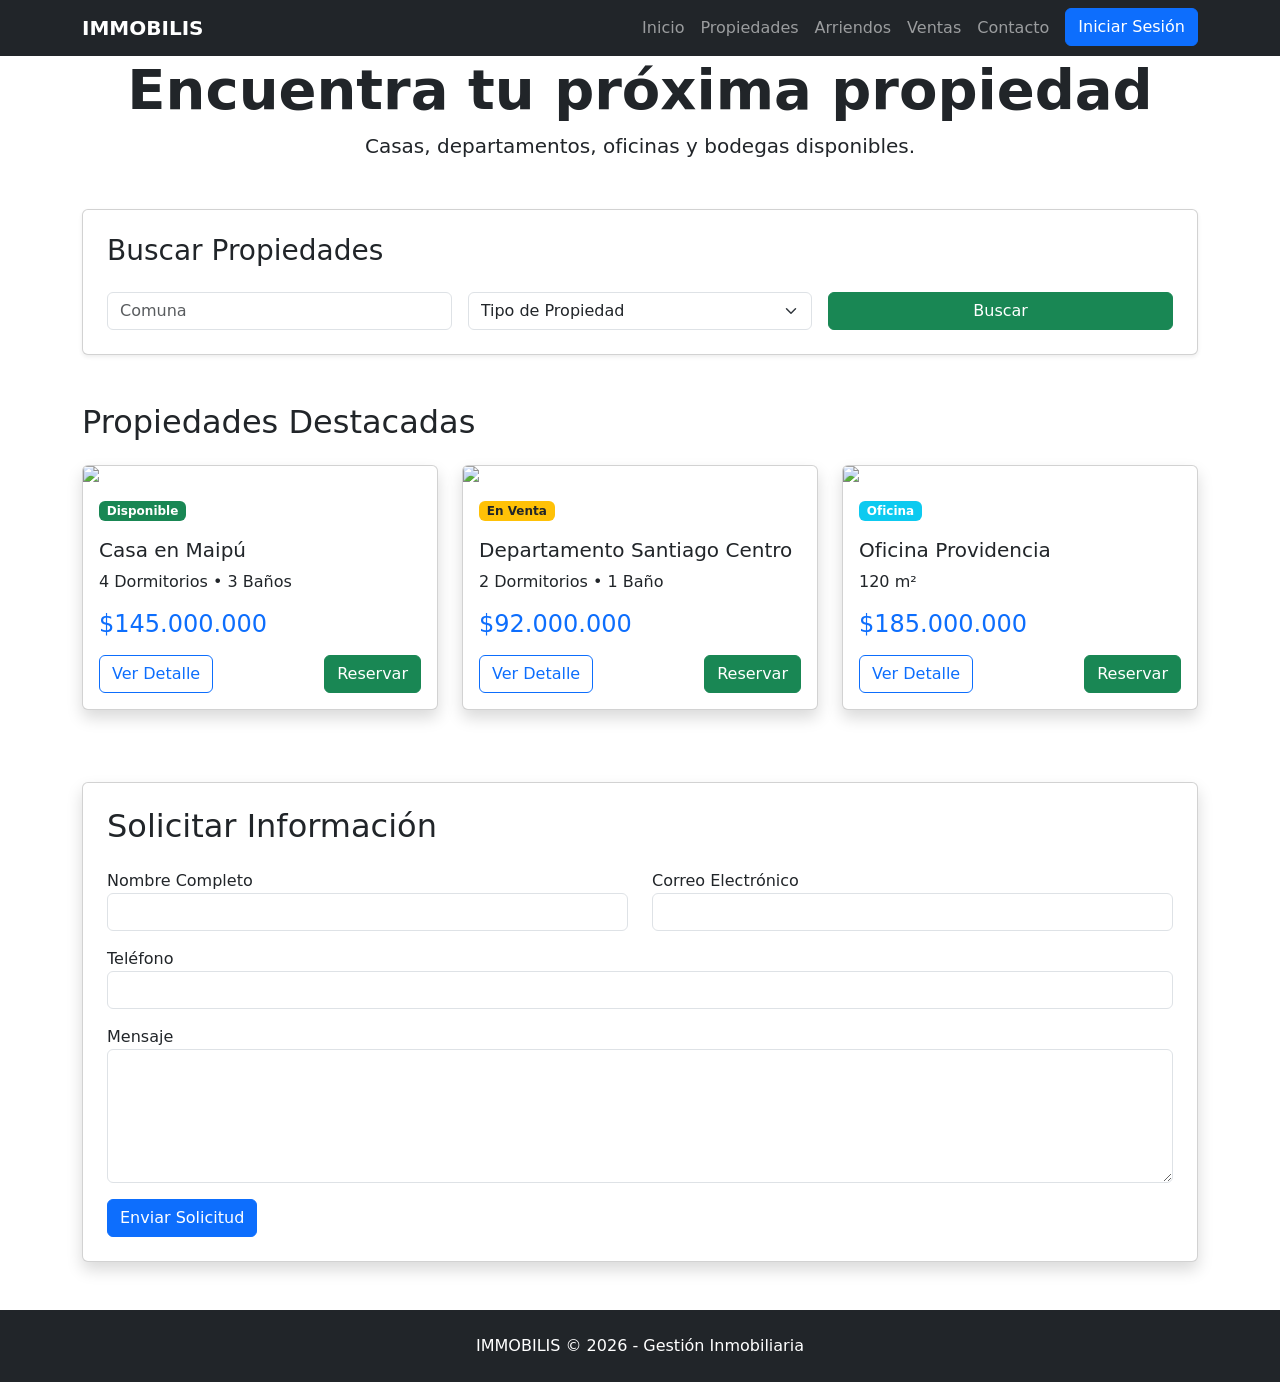
==== index.html @ 03a243b0 "Add files via upload "v0.1 Portal Publico: estructura inicial catalogo propiedades"" ====
<!DOCTYPE html>
<html lang="es">
<head>
    <meta charset="UTF-8">
    <meta name="viewport" content="width=device-width, initial-scale=1.0">
    <title>IMMOBILIS - Portal Inmobiliario</title>

    <link href="https://cdn.jsdelivr.net/npm/bootstrap@5.3.8/dist/css/bootstrap.min.css" rel="stylesheet">

    <link rel="stylesheet" href="css/styles.css">
</head>
<body>

<!-- NAVBAR -->

<nav class="navbar navbar-expand-lg navbar-dark bg-dark">
    <div class="container">
        <a class="navbar-brand fw-bold" href="#">IMMOBILIS</a>

        <button class="navbar-toggler" data-bs-toggle="collapse" data-bs-target="#menu">
            <span class="navbar-toggler-icon"></span>
        </button>

        <div class="collapse navbar-collapse" id="menu">

            <ul class="navbar-nav ms-auto">

                <li class="nav-item">
                    <a class="nav-link" href="#">Inicio</a>
                </li>

                <li class="nav-item">
                    <a class="nav-link" href="#">Propiedades</a>
                </li>

                <li class="nav-item">
                    <a class="nav-link" href="#">Arriendos</a>
                </li>

                <li class="nav-item">
                    <a class="nav-link" href="#">Ventas</a>
                </li>

                <li class="nav-item">
                    <a class="nav-link" href="#">Contacto</a>
                </li>

                <li class="nav-item">
                    <a class="btn btn-primary ms-2" href="login.html">
                        Iniciar Sesión
                    </a>
                </li>

            </ul>

        </div>
    </div>
</nav>

<!-- HERO -->

<section class="hero">

    <div class="container text-center">

        <h1 class="display-4 fw-bold">
            Encuentra tu próxima propiedad
        </h1>

        <p class="lead">
            Casas, departamentos, oficinas y bodegas disponibles.
        </p>

    </div>

</section>

<!-- FILTROS -->

<section class="container my-5">

    <div class="card shadow-sm p-4">

        <h3 class="mb-4">Buscar Propiedades</h3>

        <div class="row g-3">

            <div class="col-md-4">
                <input type="text"
                       class="form-control"
                       placeholder="Comuna">
            </div>

            <div class="col-md-4">
                <select class="form-select">
                    <option>Tipo de Propiedad</option>
                    <option>Casa</option>
                    <option>Departamento</option>
                    <option>Oficina</option>
                    <option>Bodega</option>
                    <option>Estacionamiento</option>
                </select>
            </div>

            <div class="col-md-4">
                <button class="btn btn-success w-100">
                    Buscar
                </button>
            </div>

        </div>

    </div>

</section>

<!-- PROPIEDADES -->

<section class="container">

    <h2 class="mb-4">Propiedades Destacadas</h2>

    <div class="row">

        <!-- CARD 1 -->

        <div class="col-md-4 mb-4">

            <div class="card property-card shadow">

                <img src="https://picsum.photos/600/400?1"
                     class="card-img-top">

                <div class="card-body">

                    <span class="badge bg-success">
                        Disponible
                    </span>

                    <h5 class="mt-3">
                        Casa en Maipú
                    </h5>

                    <p>
                        4 Dormitorios • 3 Baños
                    </p>

                    <h4 class="text-primary">
                        $145.000.000
                    </h4>

                    <div class="d-flex justify-content-between mt-3">

                        <button class="btn btn-outline-primary">
                            Ver Detalle
                        </button>

                        <button class="btn btn-success">
                            Reservar
                        </button>

                    </div>

                </div>

            </div>

        </div>

        <!-- CARD 2 -->

        <div class="col-md-4 mb-4">

            <div class="card property-card shadow">

                <img src="https://picsum.photos/600/400?2"
                     class="card-img-top">

                <div class="card-body">

                    <span class="badge bg-warning text-dark">
                        En Venta
                    </span>

                    <h5 class="mt-3">
                        Departamento Santiago Centro
                    </h5>

                    <p>
                        2 Dormitorios • 1 Baño
                    </p>

                    <h4 class="text-primary">
                        $92.000.000
                    </h4>

                    <div class="d-flex justify-content-between mt-3">

                        <button class="btn btn-outline-primary">
                            Ver Detalle
                        </button>

                        <button class="btn btn-success">
                            Reservar
                        </button>

                    </div>

                </div>

            </div>

        </div>

        <!-- CARD 3 -->

        <div class="col-md-4 mb-4">

            <div class="card property-card shadow">

                <img src="https://picsum.photos/600/400?3"
                     class="card-img-top">

                <div class="card-body">

                    <span class="badge bg-info">
                        Oficina
                    </span>

                    <h5 class="mt-3">
                        Oficina Providencia
                    </h5>

                    <p>
                        120 m²
                    </p>

                    <h4 class="text-primary">
                        $185.000.000
                    </h4>

                    <div class="d-flex justify-content-between mt-3">

                        <button class="btn btn-outline-primary">
                            Ver Detalle
                        </button>

                        <button class="btn btn-success">
                            Reservar
                        </button>

                    </div>

                </div>

            </div>

        </div>

    </div>

</section>

<!-- FORMULARIO CONTACTO -->

<section class="container my-5">

    <div class="card shadow p-4">

        <h2 class="mb-4">
            Solicitar Información
        </h2>

        <form>

            <div class="row">

                <div class="col-md-6 mb-3">
                    <label>Nombre Completo</label>
                    <input type="text" class="form-control">
                </div>

                <div class="col-md-6 mb-3">
                    <label>Correo Electrónico</label>
                    <input type="email" class="form-control">
                </div>

            </div>

            <div class="mb-3">
                <label>Teléfono</label>
                <input type="text" class="form-control">
            </div>

            <div class="mb-3">
                <label>Mensaje</label>
                <textarea rows="5" class="form-control"></textarea>
            </div>

            <button class="btn btn-primary">
                Enviar Solicitud
            </button>

        </form>

    </div>

</section>

<!-- FOOTER -->

<footer class="bg-dark text-white text-center p-4">

    <p class="mb-0">
        IMMOBILIS © 2026 - Gestión Inmobiliaria
    </p>

</footer>

<script src="https://cdn.jsdelivr.net/npm/bootstrap@5.3.8/dist/js/bootstrap.bundle.min.js"></script>

</body>
</html>
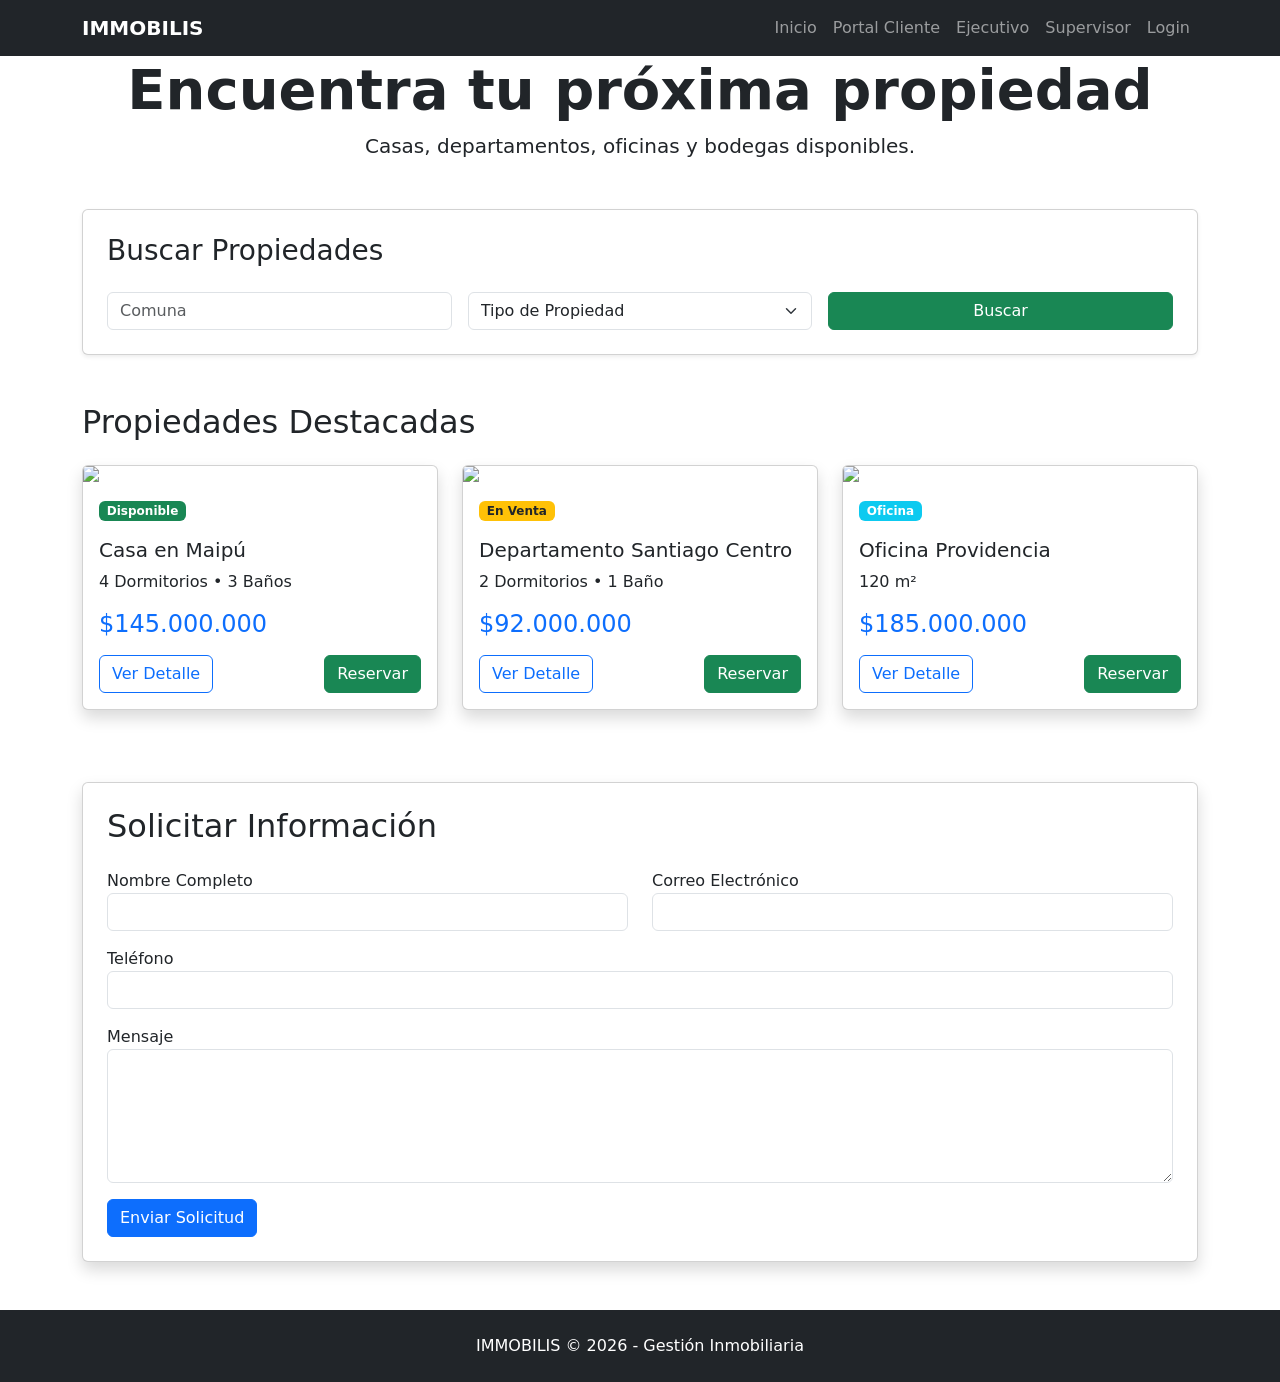
==== commit 616ed939: "Add files via upload" ====
--- a/index.html
+++ b/index.html
@@ -23,35 +23,39 @@
 
         <div class="collapse navbar-collapse" id="menu">
 
-            <ul class="navbar-nav ms-auto">
-
-                <li class="nav-item">
-                    <a class="nav-link" href="#">Inicio</a>
-                </li>
-
-                <li class="nav-item">
-                    <a class="nav-link" href="#">Propiedades</a>
-                </li>
-
-                <li class="nav-item">
-                    <a class="nav-link" href="#">Arriendos</a>
-                </li>
-
-                <li class="nav-item">
-                    <a class="nav-link" href="#">Ventas</a>
-                </li>
-
-                <li class="nav-item">
-                    <a class="nav-link" href="#">Contacto</a>
-                </li>
-
-                <li class="nav-item">
-                    <a class="btn btn-primary ms-2" href="login.html">
-                        Iniciar Sesión
-                    </a>
-                </li>
-
-            </ul>
+            <ul class="navbar-nav ms-auto align-items-center">
+
+    <li class="nav-item">
+        <a class="nav-link" href="index.html">
+            Inicio
+        </a>
+    </li>
+
+    <li class="nav-item">
+        <a class="nav-link" href="cliente.html">
+            Portal Cliente
+        </a>
+    </li>
+
+    <li class="nav-item">
+        <a class="nav-link" href="ejecutivo.html">
+            Ejecutivo
+        </a>
+    </li>
+
+    <li class="nav-item">
+        <a class="nav-link" href="supervisor.html">
+            Supervisor
+        </a>
+    </li>
+
+    <li class="nav-item">
+        <a class="nav-link" href="login.html">
+            Login
+        </a>
+    </li>
+
+</ul>
 
         </div>
     </div>
